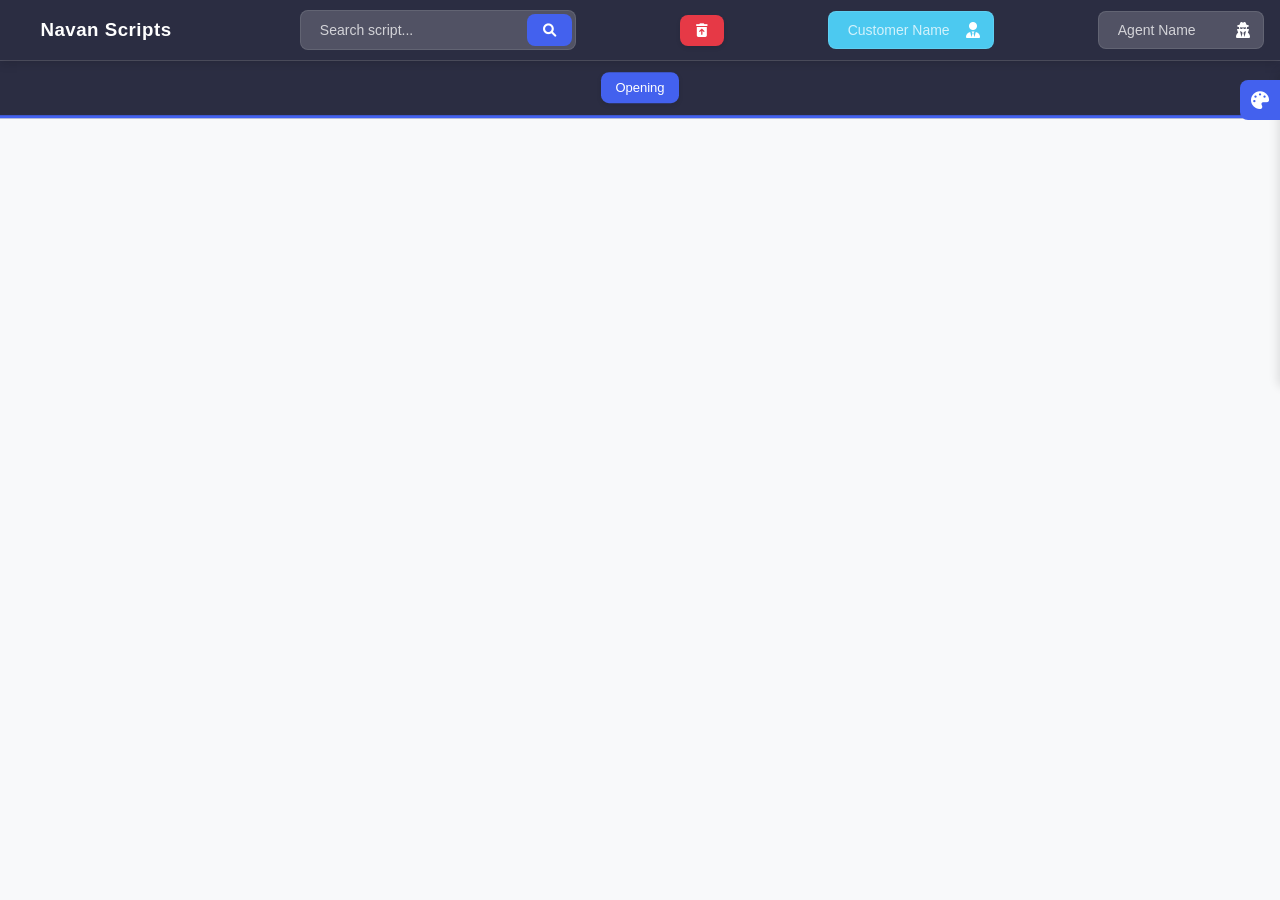
==== index.html @ 44c83274 "Add files via upload" ====
<!DOCTYPE html>
<html lang="en">
<head>
    <meta charset="UTF-8">
    <meta name="viewport" content="width=device-width, initial-scale=1.0">
    <link rel="stylesheet" href="styles.css">
    <link href="https://cdnjs.cloudflare.com/ajax/libs/font-awesome/6.0.0-beta3/css/all.min.css" rel="stylesheet">
    <title>NAVAN Scripts</title>
</head>
<body>
    <div class="app-container">
        <div class="head-banner">
            <div class="head-logo">
                <h3>Navan Scripts</h3>
            </div>
            <div class="searchbar-group">
                <input type="text" id="search-input" placeholder="Search script...">
                <button id="search-action">
                    <i class="fa-solid fa-magnifying-glass"></i>
                </button>
            </div>
            <div class="script-canvas-reset">
                <button class="global-script-reset">
                    <i class="fa-solid fa-trash-can-arrow-up"></i>
                </button>
            </div>
            <div class="customer-input">
                <input type="text" id="customer" placeholder="Customer Name">
                <i class="fa-solid fa-user-tie"></i>
            </div>
            <div class="agent-user-input">
                <input type="text" id="user" placeholder="Agent Name">
                <i class="fa-solid fa-user-secret"></i>
            </div>
        </div>
        <main class="app-body">
            <div class="main-page">
                <!--Script Page-->
                <div class="sub-page active" id="script-page">
                    <div class="script-nav-container">
                        <button id="opening-nav" class="nav-btn active">Opening</button>
                    </div>
                    <div class="script-canvas"></div>
                </div>
            </div>
        </main>
    </div>
    <script src="script.js" defer></script>
    <script src="copy-function.js" defer></script>
    <script src="sync-inputs.js" defer></script>
    <script src="theme-manager.js" defer></script>
</body>
</html>
---- styles.css ----
:root {
    /* Base colors - will be overridden by theme manager */
    --primary-color: #4361ee;
    --secondary-color: #2b2d42;
    --background-color: #f8f9fa;
    --text-color: #2d3748;
    --accent-color: #4cc9f0;
    --success-color: #2cb67d;
    --warning-color: #ff9e00;
    --danger-color: #e63946;
    --white: #ffffff;
    --light-gray: #edf2f7;
    
    /* UI Constants - independent of theme */
    --shadow: 0 3px 10px rgba(0, 0, 0, 0.15);
    --transition: all 0.25s ease;
    --border-radius: 8px;
    
    /* Component-specific theming variables */
    --header-height: 60px;
    --input-bg: rgba(255, 255, 255, 0.18);
    --input-bg-focus: rgba(255, 255, 255, 0.28);
    --input-text: var(--white);
    --input-placeholder: rgba(255, 255, 255, 0.75);
    --search-button-hover: #3355dd;
    --button-hover-transform: scale(1.05);
    --card-hover-transform: translateY(-3px);
}
  
/* Dark mode specific overrides - handled by ThemeManager */
body[data-theme="dark"] {
    --input-bg: rgba(0, 0, 0, 0.3);
    --input-bg-focus: rgba(0, 0, 0, 0.4);
    --input-placeholder: rgba(255, 255, 255, 0.6);
    --shadow: 0 3px 12px rgba(0, 0, 0, 0.3);
}

/* Default module styling when no specific theme is defined */
body[data-theme="light"] .script-module .card-module {
    background-color: #f9fafb;
}

body[data-theme="dark"] .script-module .card-module {
    background-color: #2d3748;
}
  
* {
    margin: 0;
    padding: 0;
    box-sizing: border-box;
}
  
body {
    font-family: 'Inter', -apple-system, BlinkMacSystemFont, 'Segoe UI', sans-serif;
    background: var(--background-color);
    line-height: 1.6;
    color: var(--text-color);
    overflow-y: scroll;
    transition: background-color 0.3s ease, color 0.3s ease;
}
  
.app-container {
    min-height: 100vh;
    max-width: 100vw;
    margin: 0 auto;
}
  
/* Header Banner */
.head-banner {
    display: flex;
    justify-content: space-between;
    left: 0;
    padding: 0 16px;
    align-items: center;
    background: var(--secondary-color);
    height: var(--header-height);
    color: var(--white);
    position: sticky;
    top: 0;
    z-index: 101;
    box-shadow: var(--shadow);
    transition: background-color 0.3s ease;
}
  
.head-logo {
    display: flex;
    flex-direction: column;
    align-items: center;
    width: 180px;
}

.head-logo h3 {
    font-weight: 600;
    letter-spacing: 0.5px;
}
  
.head-logo img {
    max-height: 40px;
    width: auto;
}
  
/* Theme controls in header */
.theme-controls {
    display: flex;
    align-items: center;
    gap: 8px;
}
  
.mode-toggle-btn {
    background: transparent;
    border: none;
    color: var(--white);
    cursor: pointer;
    font-size: 16px;
    width: 36px;
    height: 36px;
    border-radius: 50%;
    display: flex;
    align-items: center;
    justify-content: center;
    transition: var(--transition);
}
  
.mode-toggle-btn:hover {
    background: rgba(255, 255, 255, 0.15);
}
  
/* Search Bar */
.searchbar-group {
    display: flex;
    gap: 0.2rem;
    background: var(--input-bg);
    padding: 0.2rem;
    border-radius: var(--border-radius);
    transition: var(--transition);
    border: 1px solid rgba(255, 255, 255, 0.1);
}
  
.searchbar-group:focus-within {
    background: var(--input-bg-focus);
    border: 1px solid rgba(255, 255, 255, 0.25);
}
  
#search-input {
    background: transparent;
    border: none;
    padding: 0.5rem 1rem;
    border-radius: var(--border-radius);
    color: var(--input-text);
    width: 220px;
    outline: none;
    font-size: 14px;
}
  
#search-input::placeholder {
    color: var(--input-placeholder);
}
  
#search-action {
    background: var(--primary-color);
    border: none;
    color: var(--white);
    cursor: pointer;
    padding: 0.5rem 1rem;
    border-radius: var(--border-radius);
    transition: var(--transition);
}
  
#search-action:hover {
    background: var(--search-button-hover);
    transform: var(--button-hover-transform);
}
  
/* Canvas Reset Button */
.script-canvas-reset button {
    background: var(--danger-color);
    border: none;
    border-radius: var(--border-radius);
    padding: 0.5rem 1rem;
    transition: var(--transition);
    box-shadow: 0 2px 4px rgba(0, 0, 0, 0.1);
    color: var(--white);
}
   
.script-canvas-reset button:hover {
    background: #d32f2f;
    transform: var(--button-hover-transform);
}
  
/* Input Groups */
.agent-user-input,
.customer-input {
    display: flex;
    align-items: center;
    gap: 0.3rem;
    padding: 0.25rem 0.8rem;
    border-radius: var(--border-radius);
    transition: var(--transition);
    border: 1px solid rgba(255, 255, 255, 0.1);
}
  
.agent-user-input {
    background: var(--input-bg);
}
  
.customer-input {
    background: var(--accent-color);
}
  
.agent-user-input:focus-within,
.customer-input:focus-within {
    box-shadow: 0 0 0 2px rgba(255, 255, 255, 0.3);
    border: 1px solid rgba(255, 255, 255, 0.25);
}
  
#customer,
#user {
    background: transparent;
    border: none;
    color: var(--input-text);
    padding: 0.4rem;
    outline: none;
    width: 120px;
    font-size: 14px;
}
  
#user::placeholder,
#customer::placeholder {
    color: var(--input-placeholder);
}
  
/* App Body */
.app-body {
    display: flex;
    transition: background-color 0.3s ease;
}
  
.main-page {
    flex: 1;
    background: var(--background-color);
    transition: background-color 0.3s ease;
}
  
.sub-page {
    display: none;
}
  
.sub-page.active {
    display: block;
}
  
/* Script Navigation */
.script-nav-container {
    justify-content: space-evenly;
    padding: 10px 12px;
    display: flex;
    gap: 0.3rem;
    margin-bottom: 1rem;
    background: var(--secondary-color);
    border-bottom: 3px solid var(--primary-color);
    top: 60.2px;
    position: sticky;
    flex-wrap: wrap;
    z-index: 100;
    flex: 1;
    transition: background-color 0.3s ease, border-color 0.3s ease;
}
  
.script-nav-container button {
    font-size: 13px;
    padding: 8px 14px;
    margin: 2px;
    border: none;
    border-radius: var(--border-radius);
    background: var(--light-gray);
    color: var(--text-color);
    cursor: pointer;
    transition: var(--transition);
    font-weight: 500;
}
  
.script-nav-container button.active {
    background: var(--primary-color);
    color: var(--white);
    box-shadow: 0 2px 5px rgba(0, 0, 0, 0.1);
}
  
.script-nav-container button:hover:not(.active) {
    background: var(--accent-color);
    color: var(--white);
    transform: translateY(-2px);
}
  
/* Script Canvas */
.script-canvas {
    background: transparent;
    padding: 15px;
    transition: background-color 0.3s ease;
}
  
.script-module {
    display: none;
    transition: background-color 0.3s ease;
    gap: 5px;
}
  
.script-module.active {
    display: grid;
    grid-template-columns: 1fr 3fr;
    padding: 8px;
    margin: 12px 0;
    border-radius: var(--border-radius);
    animation: fadeIn 0.3s ease;
}
  
@keyframes fadeIn {
    from { opacity: 0; transform: translateY(8px); }
    to { opacity: 1; transform: translateY(0); }
}
  
.script-title {
    display: none;
}
  
.script-title.active {
    grid-column: 1;
    display: flex;
    flex-direction: column;
    border: 1px solid rgba(255, 255, 255, 0.1);
    border-radius: var(--border-radius) 0 0 var(--border-radius);
    background: var(--primary-color);
    padding: 18px;
    text-align: center;
    justify-content: space-around;
    color: var(--white);
    font-size: 15px;
    transition: background-color 0.3s ease, border-color 0.3s ease;
    box-shadow: var(--shadow);
}
  
.script-title p {
    font-size: 13px;
    font-weight: 500;
    font-style: italic;
    padding-top: 8px;
    color: rgba(255, 255, 255, 0.9);
}
  
.script-card-sub {
    display: none;
}
  
.script-card-sub.active {
    grid-column: 2;
    display: flex;
    flex-direction: column;
    background: transparent;
}
  
.card-module {
    border-radius: 0 var(--border-radius) var(--border-radius) 0;
    flex-grow: 1;
    text-align: left;
    gap: 2px;
    border: 1px solid var(--light-gray);
    background: var(--white);
    padding: 18px;
    font-size: 14px;
    line-height: 1.5;
    font-weight: 400;
    color: var(--text-color);
    align-content: center;
    box-shadow: var(--shadow);
    transition: var(--transition);
    position: relative;
}
  
.card-module:hover {
    transform: translateX(5px);
    box-shadow: 0 5px 15px rgba(0, 0, 0, 0.1);
}
  
/* Editable fields styling */
.manual-edit {
    position: relative;
    padding: 2px 6px;
    border-radius: 4px;
    background: rgba(58, 134, 255, 0.1);
    transition: var(--transition);
    cursor: text;
    min-width: 60px;
    display: inline-block;
}
  
body[data-theme="dark"] .manual-edit {
    background: rgba(58, 134, 255, 0.2);
}
  
.manual-edit:hover {
    background: rgba(58, 134, 255, 0.2);
}
  
body[data-theme="dark"] .manual-edit:hover {
    background: rgba(58, 134, 255, 0.3);
}
  
.manual-edit.editing {
    background: white;
    outline: 2px solid var(--primary-color);
    box-shadow: 0 2px 8px rgba(58, 134, 255, 0.2);
}
  
body[data-theme="dark"] .manual-edit.editing {
    background: #333;
    color: white;
}
  
/* Module reset button */
.module-reset-button {
    position: absolute;
    top: 8px;
    right: 10px;
    background: var(--danger-color);
    color: white;
    border: none;
    border-radius: var(--border-radius);
    padding: 4px 8px;
    font-size: 12px;
    cursor: pointer;
    transition: var(--transition);
    opacity: 0.8;
}
  
.module-reset-button:hover {
    background: #e63946;
    opacity: 1;
    transform: scale(1.05);
}
  
/* Copy tooltip */
.copy-tooltip {
    position: absolute;
    background: var(--primary-color);
    color: white;
    padding: 6px 12px;
    border-radius: 6px;
    font-size: 12px;
    font-weight: 500;
    pointer-events: none;
    opacity: 0;
    transform: translateY(10px);
    transition: all 0.2s cubic-bezier(0.4, 0, 0.2, 1);
    z-index: 9999;
    box-shadow: 0 4px 12px rgba(0,0,0,0.15);
    white-space: nowrap;
    display: none;
}
  
.copy-tooltip.error {
    background: var(--danger-color);
}
  
.copy-tooltip.show {
    opacity: 1;
    transform: translateY(0);
    display: block;
}
  
/* Timestamp banner styles */
.timestamp-banner {
    position: absolute;
    top: 0;
    left: 0;
    padding: 2px 5px;
    font-size: 8px;
    font-weight: bold;
    color: white;
    border-radius: 3px 0 3px 0;
    box-shadow: 1px 1px 3px rgba(0,0,0,0.3);
    animation: blink-animation 1s infinite alternate;
    z-index: 10;
}
    
.new-banner {
    background-color: var(--success-color);
}
    
.updated-banner {
    background-color: var(--primary-color);
}
  
.nav-badge {
    position: absolute;
    top: -5px;
    right: -5px;
    background-color: var(--success-color);
    color: white;
    border-radius: 50%;
    width: 16px;
    height: 16px;
    font-size: 10px;
    font-weight: bold;
    display: flex;
    align-items: center;
    justify-content: center;
    animation: pulse-animation 1.5s infinite;
}
  
.nav-btn {
    position: relative;
}

/* Animations */
@keyframes blink-animation {
    0% { opacity: 0.7; }
    100% { opacity: 1; }
}

@keyframes pulse-animation {
    0% { transform: scale(1); }
    50% { transform: scale(1.1); }
    100% { transform: scale(1); }
}

/* Theme panel styles - from ThemeManager.createPanelStyles() */
.theme-panel {
    position: fixed;
    right: -250px;
    top: 70px;
    width: 250px;
    background: var(--white);
    border-radius: 8px 0 0 8px;
    box-shadow: -3px 0 10px rgba(0, 0, 0, 0.1);
    z-index: 1000;
    transition: right 0.3s ease;
}

.theme-panel.open {
    right: 0;
}

.theme-panel-toggle {
    position: absolute;
    left: -40px;
    top: 10px;
    width: 40px;
    height: 40px;
    background: var(--primary-color);
    color: white;
    border: none;
    border-radius: 8px 0 0 8px;
    cursor: pointer;
    display: flex;
    align-items: center;
    justify-content: center;
    font-size: 18px;
}

.theme-panel-content {
    padding: 15px;
    color: var(--text-color);
}

.panel-section {
    margin-bottom: 20px;
}

.panel-section h3 {
    margin-bottom: 10px;
    font-size: 14px;
    font-weight: 600;
}

.mode-toggle {
    background: var(--secondary-color);
    color: white;
    border: none;
    border-radius: 6px;
    padding: 8px 15px;
    width: 100%;
    text-align: center;
    cursor: pointer;
    font-size: 13px;
    transition: background 0.2s;
}

.mode-toggle:hover {
    background: var(--primary-color);
}

.theme-selector {
    display: flex;
    flex-direction: column;
    gap: 8px;
}

.theme-option {
    display: flex;
    align-items: center;
    padding: 8px 12px;
    background: var(--light-gray);
    border: none;
    border-radius: 6px;
    cursor: pointer;
    font-size: 13px;
    color: var(--text-color);
    transition: all 0.2s;
    text-align: left;
}

.theme-option:hover {
    background: var(--primary-color);
    color: white;
}

.theme-option.active {
    background: var(--primary-color);
    color: white;
    font-weight: 600;
}

.color-preview {
    display: inline-block;
    width: 16px;
    height: 16px;
    border-radius: 50%;
    margin-right: 8px;
    border: 2px solid white;
}

/* Theme panel responsive styles */
@media (max-width: 768px) {
    .theme-panel {
        top: unset;
        bottom: -250px;
        right: 0;
        left: 0;
        width: 100%;
        height: 200px;
        border-radius: 8px 8px 0 0;
        transition: bottom 0.3s ease;
    }
    
    .theme-panel.open {
        bottom: 0;
        right: 0;
    }
    
    .theme-panel-toggle {
        top: -40px;
        left: 10px;
        border-radius: 8px 8px 0 0;
    }
    
    .theme-selector {
        flex-direction: row;
        flex-wrap: wrap;
        justify-content: space-between;
    }
    
    .theme-option {
        width: 48%;
    }
}
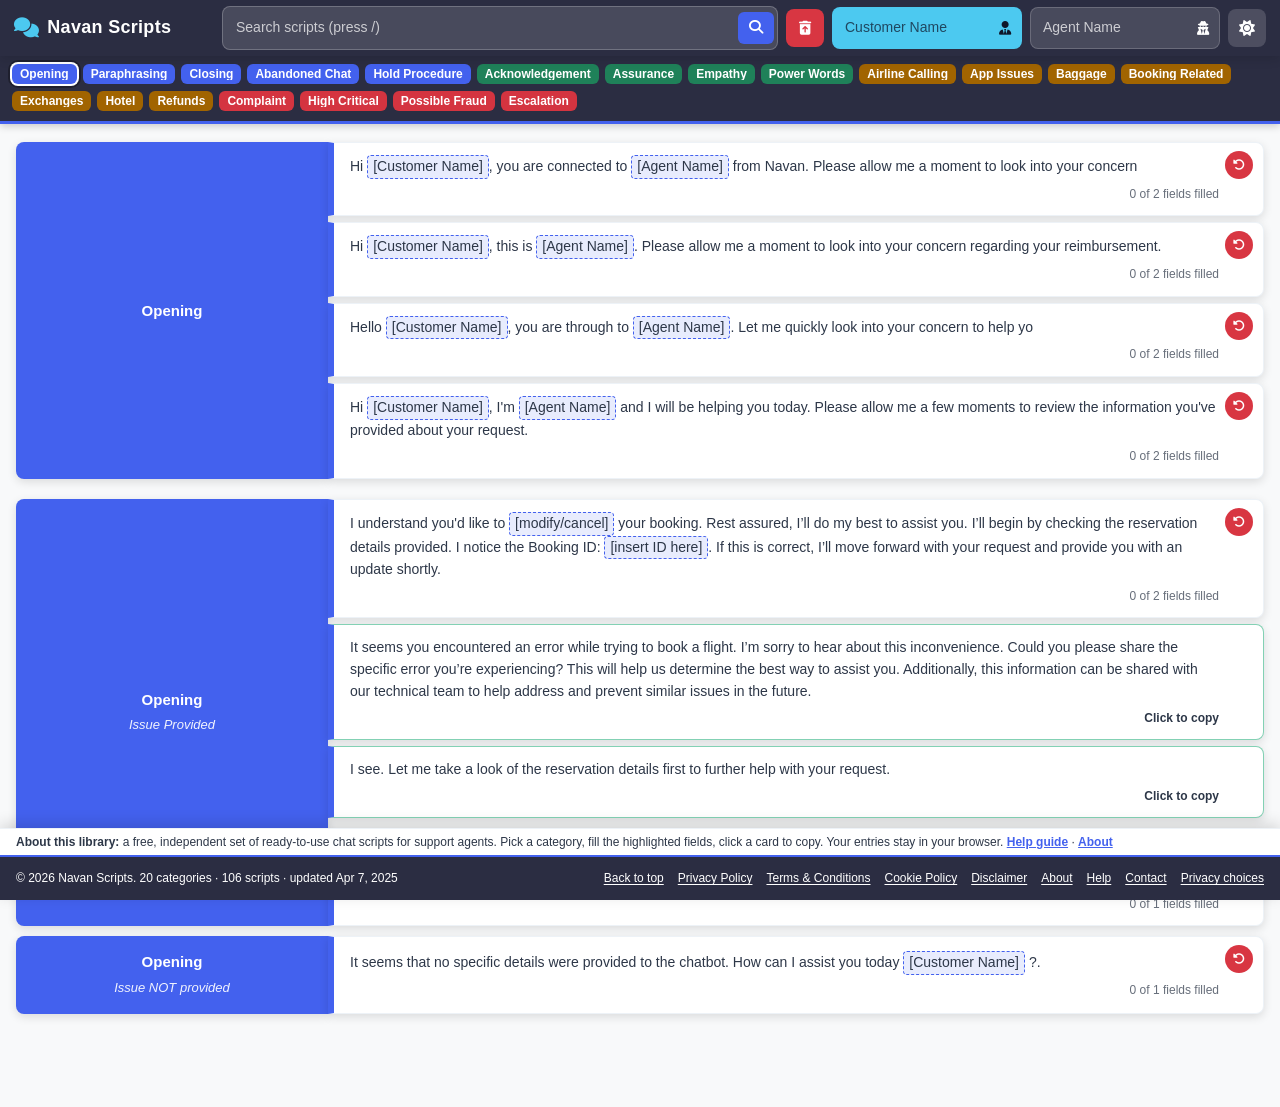
==== commit 93c9de23: "Add files via upload" ====
--- a/index.html
+++ b/index.html
@@ -1,53 +1,123 @@
-<!DOCTYPE html>
-<html lang="en">
-<head>
-    <meta charset="UTF-8">
-    <meta name="viewport" content="width=device-width, initial-scale=1.0">
-    <link rel="stylesheet" href="styles.css">
-    <link href="https://cdnjs.cloudflare.com/ajax/libs/font-awesome/6.0.0-beta3/css/all.min.css" rel="stylesheet">
-    <title>NAVAN Scripts</title>
-</head>
-<body>
-    <div class="app-container">
-        <div class="head-banner">
-            <div class="head-logo">
-                <h3>Navan Scripts</h3>
-            </div>
-            <div class="searchbar-group">
-                <input type="text" id="search-input" placeholder="Search script...">
-                <button id="search-action">
-                    <i class="fa-solid fa-magnifying-glass"></i>
-                </button>
-            </div>
-            <div class="script-canvas-reset">
-                <button class="global-script-reset">
-                    <i class="fa-solid fa-trash-can-arrow-up"></i>
-                </button>
-            </div>
-            <div class="customer-input">
-                <input type="text" id="customer" placeholder="Customer Name">
-                <i class="fa-solid fa-user-tie"></i>
-            </div>
-            <div class="agent-user-input">
-                <input type="text" id="user" placeholder="Agent Name">
-                <i class="fa-solid fa-user-secret"></i>
-            </div>
-        </div>
-        <main class="app-body">
-            <div class="main-page">
-                <!--Script Page-->
-                <div class="sub-page active" id="script-page">
-                    <div class="script-nav-container">
-                        <button id="opening-nav" class="nav-btn active">Opening</button>
-                    </div>
-                    <div class="script-canvas"></div>
-                </div>
-            </div>
-        </main>
-    </div>
-    <script src="script.js" defer></script>
-    <script src="copy-function.js" defer></script>
-    <script src="sync-inputs.js" defer></script>
-    <script src="theme-manager.js" defer></script>
-</body>
-</html>+<!DOCTYPE html>
+<html lang="en">
+<head>
+    <meta charset="UTF-8">
+    <meta name="viewport" content="width=device-width, initial-scale=1.0, viewport-fit=cover, interactive-widget=resizes-content">
+
+    <!-- Google tag (gtag.js) -->
+    <script async src="https://www.googletagmanager.com/gtag/js?id=G-EEHXSE9PG0"></script>
+    <script>
+      window.dataLayer = window.dataLayer || [];
+      function gtag(){dataLayer.push(arguments);}
+      gtag('js', new Date());
+
+      gtag('config', 'G-EEHXSE9PG0');
+    </script>
+
+    <title>Navan Scripts | Searchable chat and voice response scripts for support agents</title>
+    <meta name="description" content="Navan Scripts is a searchable library of ready-to-use chat response scripts for customer support agents: openings, empathy, holds, baggage, refunds, exchanges, fraud and escalation. Click a script to copy it.">
+    <meta name="robots" content="index, follow, max-image-preview:large">
+    <meta name="theme-color" content="#2b2d42">
+    <link rel="canonical" href="https://webtoolscript.pages.dev/">
+    <link rel="icon" href="favicon.svg" type="image/svg+xml">
+    <meta property="og:type" content="website">
+    <meta property="og:site_name" content="Navan Scripts">
+    <meta property="og:title" content="Navan Scripts | Searchable response scripts for support agents">
+    <meta property="og:description" content="Search, personalise and copy ready-to-use support scripts in one click.">
+    <meta property="og:url" content="https://webtoolscript.pages.dev/">
+    <meta name="twitter:card" content="summary">
+    <meta name="google-adsense-account" content="ca-pub-6978764838614552">
+
+    <link rel="stylesheet" href="styles.css">
+    <link rel="stylesheet" href="theme.css">
+    <link href="https://cdnjs.cloudflare.com/ajax/libs/font-awesome/6.5.2/css/all.min.css" rel="stylesheet">
+    <script src="config.js"></script>
+    <script src="theme-manager.js"></script><!-- applies the saved theme before first paint -->
+    <!-- AdSense library (units are placed by ads.js; configure slots in config.js) -->
+    <script async src="https://pagead2.googlesyndication.com/pagead/js/adsbygoogle.js?client=ca-pub-6978764838614552" crossorigin="anonymous"></script>
+</head>
+<body>
+    <a class="skip-link" href="#main-content">Skip to content</a>
+    <noscript><p style="padding:16px">Navan Scripts needs JavaScript to show the script library.</p></noscript>
+    <div class="app-container" id="top">
+        <!-- Top: header + category rail stay in view while the page scrolls -->
+        <div class="top-stack" id="top-stack">
+            <header class="head-banner">
+                <a class="head-logo" href="./" aria-label="Navan Scripts home"><i class="fa-solid fa-comments" aria-hidden="true"></i><span>Navan Scripts</span></a>
+                <div class="searchbar-group" role="search">
+                    <input type="search" id="search-input" placeholder="Search scripts (press /)" aria-label="Search scripts" autocomplete="off">
+                    <button type="button" id="search-clear" class="search-clear-btn" aria-label="Clear search" hidden><i class="fa-solid fa-xmark" aria-hidden="true"></i></button>
+                    <button type="button" id="search-action" aria-label="Search"><i class="fa-solid fa-magnifying-glass" aria-hidden="true"></i></button>
+                </div>
+                <div class="script-canvas-reset">
+                    <button type="button" class="global-script-reset" aria-label="Reset all fields" title="Reset all fields"><i class="fa-solid fa-trash-can-arrow-up" aria-hidden="true"></i></button>
+                </div>
+                <div class="customer-input">
+                    <input type="text" id="customer" placeholder="Customer Name" aria-label="Customer name" autocomplete="off">
+                    <i class="fa-solid fa-user-tie" aria-hidden="true"></i>
+                </div>
+                <div class="agent-user-input">
+                    <input type="text" id="user" placeholder="Agent Name" aria-label="Agent name" autocomplete="nickname">
+                    <i class="fa-solid fa-user-secret" aria-hidden="true"></i>
+                </div>
+                <div class="theme-wrap">
+                    <button type="button" id="theme-toggle" class="theme-toggle" aria-haspopup="dialog" aria-expanded="false" aria-controls="theme-panel" aria-label="Theme settings"><i class="fa-solid fa-circle-half-stroke" aria-hidden="true"></i></button>
+                    <div id="theme-panel" class="theme-panel" role="dialog" aria-label="Theme settings" hidden></div>
+                </div>
+            </header>
+            <div class="script-nav-container" aria-label="Script categories">
+                <div class="skeleton skeleton-tabs" aria-hidden="true"><span></span><span></span><span></span><span></span><span></span><span></span><span></span><span></span><span></span><span></span><span></span><span></span></div>
+            </div>
+        </div>
+
+        <!-- The page itself scrolls (no inner scroll box): wheel, touch, keyboard and Back to top all work natively -->
+        <main class="main-page" id="main-content" tabindex="-1">
+            <h1 class="sr-only">Navan Scripts: searchable response scripts for customer support agents</h1>
+            <div class="search-count" id="search-count"></div>
+            <div class="script-canvas" aria-busy="true">
+                <div class="skeleton" aria-hidden="true"><div class="sk-row"><div class="sk-title"></div><div class="sk-stack"><div class="sk-card"></div><div class="sk-card"></div></div></div><div class="sk-row"><div class="sk-title"></div><div class="sk-stack"><div class="sk-card"></div><div class="sk-card"></div><div class="sk-card"></div></div></div></div>
+            </div>
+            <div class="no-search-results" id="no-results"><i class="fa-solid fa-magnifying-glass" aria-hidden="true"></i><p>No matching scripts found</p></div>
+            <div class="load-error" id="load-error" role="alert"><i class="fa-solid fa-triangle-exclamation" aria-hidden="true"></i><p>The scripts could not be loaded. Check your connection and try again.</p><button type="button" id="load-retry">Try again</button></div>
+        </main>
+
+        <!-- Bottom: About strip + footer are fixed, so they are always visible -->
+        <div class="bottom-bar" id="bottom-bar">
+            <section class="site-intro" aria-label="About this script library">
+                <p><strong>About this library:</strong>
+                    <span class="long">a free, independent set of ready-to-use chat scripts for support agents. Pick a category, fill the highlighted fields, click a card to copy. Your entries stay in your browser.</span>
+                    <span class="short">free chat scripts for support agents. Tap a card to copy; entries stay in your browser.</span>
+                    <a href="help.html" target="_blank" rel="noopener">Help guide</a> &middot; <a href="about.html" target="_blank" rel="noopener">About</a></p>
+            </section>
+            <footer class="site-footer">
+                <div class="footer-bottom">
+                    <div class="copyright">&copy; <span id="year">2026</span> Navan Scripts. <span id="footer-meta"></span></div>
+                    <div class="footer-actions">
+                        <a href="#top" class="to-top">Back to top</a>
+                        <button type="button" class="legal-toggle" aria-expanded="false" aria-controls="legal-links">Legal</button>
+                        <nav class="legal-links" id="legal-links" aria-label="Legal and site information">
+                            <a href="privacy-policy.html" target="_blank" rel="noopener">Privacy Policy</a>
+                            <a href="terms-conditions.html" target="_blank" rel="noopener">Terms &amp; Conditions</a>
+                            <a href="cookie-policy.html" target="_blank" rel="noopener">Cookie Policy</a>
+                            <a href="adsense-disclaimer.html" target="_blank" rel="noopener">Disclaimer</a>
+                            <a href="about.html" target="_blank" rel="noopener">About</a>
+                            <a href="help.html" target="_blank" rel="noopener">Help</a>
+                            <a href="contact.html" target="_blank" rel="noopener">Contact</a>
+                            <a href="cookie-policy.html#choices" id="privacy-choices" target="_blank" rel="noopener">Privacy choices</a>
+                        </nav>
+                    </div>
+                </div>
+            </footer>
+        </div>
+        <div id="live" class="sr-only" role="status" aria-live="polite"></div>
+    </div>
+
+    <script src="analytics.js" defer></script>
+    <script src="script.js" defer></script>
+    <script src="copy-function.js" defer></script>
+    <script src="sync-inputs.js" defer></script>
+    <script src="tabs.js" defer></script>
+    <script src="ads.js" defer></script>
+    <script src="session.js" defer></script><!-- version check every 10 min + input snapshot/restore -->
+</body>
+</html>
--- a/styles.css
+++ b/styles.css
@@ -1,664 +1,226 @@
-:root {
-    /* Base colors - will be overridden by theme manager */
-    --primary-color: #4361ee;
-    --secondary-color: #2b2d42;
-    --background-color: #f8f9fa;
-    --text-color: #2d3748;
-    --accent-color: #4cc9f0;
-    --success-color: #2cb67d;
-    --warning-color: #ff9e00;
-    --danger-color: #e63946;
-    --white: #ffffff;
-    --light-gray: #edf2f7;
-    
-    /* UI Constants - independent of theme */
-    --shadow: 0 3px 10px rgba(0, 0, 0, 0.15);
-    --transition: all 0.25s ease;
-    --border-radius: 8px;
-    
-    /* Component-specific theming variables */
-    --header-height: 60px;
-    --input-bg: rgba(255, 255, 255, 0.18);
-    --input-bg-focus: rgba(255, 255, 255, 0.28);
-    --input-text: var(--white);
-    --input-placeholder: rgba(255, 255, 255, 0.75);
-    --search-button-hover: #3355dd;
-    --button-hover-transform: scale(1.05);
-    --card-hover-transform: translateY(-3px);
-}
-  
-/* Dark mode specific overrides - handled by ThemeManager */
-body[data-theme="dark"] {
-    --input-bg: rgba(0, 0, 0, 0.3);
-    --input-bg-focus: rgba(0, 0, 0, 0.4);
-    --input-placeholder: rgba(255, 255, 255, 0.6);
-    --shadow: 0 3px 12px rgba(0, 0, 0, 0.3);
-}
-
-/* Default module styling when no specific theme is defined */
-body[data-theme="light"] .script-module .card-module {
-    background-color: #f9fafb;
-}
-
-body[data-theme="dark"] .script-module .card-module {
-    background-color: #2d3748;
-}
-  
-* {
-    margin: 0;
-    padding: 0;
-    box-sizing: border-box;
-}
-  
-body {
-    font-family: 'Inter', -apple-system, BlinkMacSystemFont, 'Segoe UI', sans-serif;
-    background: var(--background-color);
-    line-height: 1.6;
-    color: var(--text-color);
-    overflow-y: scroll;
-    transition: background-color 0.3s ease, color 0.3s ease;
-}
-  
-.app-container {
-    min-height: 100vh;
-    max-width: 100vw;
-    margin: 0 auto;
-}
-  
-/* Header Banner */
-.head-banner {
-    display: flex;
-    justify-content: space-between;
-    left: 0;
-    padding: 0 16px;
-    align-items: center;
-    background: var(--secondary-color);
-    height: var(--header-height);
-    color: var(--white);
-    position: sticky;
-    top: 0;
-    z-index: 101;
-    box-shadow: var(--shadow);
-    transition: background-color 0.3s ease;
-}
-  
-.head-logo {
-    display: flex;
-    flex-direction: column;
-    align-items: center;
-    width: 180px;
-}
-
-.head-logo h3 {
-    font-weight: 600;
-    letter-spacing: 0.5px;
-}
-  
-.head-logo img {
-    max-height: 40px;
-    width: auto;
-}
-  
-/* Theme controls in header */
-.theme-controls {
-    display: flex;
-    align-items: center;
-    gap: 8px;
-}
-  
-.mode-toggle-btn {
-    background: transparent;
-    border: none;
-    color: var(--white);
-    cursor: pointer;
-    font-size: 16px;
-    width: 36px;
-    height: 36px;
-    border-radius: 50%;
-    display: flex;
-    align-items: center;
-    justify-content: center;
-    transition: var(--transition);
-}
-  
-.mode-toggle-btn:hover {
-    background: rgba(255, 255, 255, 0.15);
-}
-  
-/* Search Bar */
-.searchbar-group {
-    display: flex;
-    gap: 0.2rem;
-    background: var(--input-bg);
-    padding: 0.2rem;
-    border-radius: var(--border-radius);
-    transition: var(--transition);
-    border: 1px solid rgba(255, 255, 255, 0.1);
-}
-  
-.searchbar-group:focus-within {
-    background: var(--input-bg-focus);
-    border: 1px solid rgba(255, 255, 255, 0.25);
-}
-  
-#search-input {
-    background: transparent;
-    border: none;
-    padding: 0.5rem 1rem;
-    border-radius: var(--border-radius);
-    color: var(--input-text);
-    width: 220px;
-    outline: none;
-    font-size: 14px;
-}
-  
-#search-input::placeholder {
-    color: var(--input-placeholder);
-}
-  
-#search-action {
-    background: var(--primary-color);
-    border: none;
-    color: var(--white);
-    cursor: pointer;
-    padding: 0.5rem 1rem;
-    border-radius: var(--border-radius);
-    transition: var(--transition);
-}
-  
-#search-action:hover {
-    background: var(--search-button-hover);
-    transform: var(--button-hover-transform);
-}
-  
-/* Canvas Reset Button */
-.script-canvas-reset button {
-    background: var(--danger-color);
-    border: none;
-    border-radius: var(--border-radius);
-    padding: 0.5rem 1rem;
-    transition: var(--transition);
-    box-shadow: 0 2px 4px rgba(0, 0, 0, 0.1);
-    color: var(--white);
-}
-   
-.script-canvas-reset button:hover {
-    background: #d32f2f;
-    transform: var(--button-hover-transform);
-}
-  
-/* Input Groups */
-.agent-user-input,
-.customer-input {
-    display: flex;
-    align-items: center;
-    gap: 0.3rem;
-    padding: 0.25rem 0.8rem;
-    border-radius: var(--border-radius);
-    transition: var(--transition);
-    border: 1px solid rgba(255, 255, 255, 0.1);
-}
-  
-.agent-user-input {
-    background: var(--input-bg);
-}
-  
-.customer-input {
-    background: var(--accent-color);
-}
-  
-.agent-user-input:focus-within,
-.customer-input:focus-within {
-    box-shadow: 0 0 0 2px rgba(255, 255, 255, 0.3);
-    border: 1px solid rgba(255, 255, 255, 0.25);
-}
-  
-#customer,
-#user {
-    background: transparent;
-    border: none;
-    color: var(--input-text);
-    padding: 0.4rem;
-    outline: none;
-    width: 120px;
-    font-size: 14px;
-}
-  
-#user::placeholder,
-#customer::placeholder {
-    color: var(--input-placeholder);
-}
-  
-/* App Body */
-.app-body {
-    display: flex;
-    transition: background-color 0.3s ease;
-}
-  
-.main-page {
-    flex: 1;
-    background: var(--background-color);
-    transition: background-color 0.3s ease;
-}
-  
-.sub-page {
-    display: none;
-}
-  
-.sub-page.active {
-    display: block;
-}
-  
-/* Script Navigation */
-.script-nav-container {
-    justify-content: space-evenly;
-    padding: 10px 12px;
-    display: flex;
-    gap: 0.3rem;
-    margin-bottom: 1rem;
-    background: var(--secondary-color);
-    border-bottom: 3px solid var(--primary-color);
-    top: 60.2px;
-    position: sticky;
-    flex-wrap: wrap;
-    z-index: 100;
-    flex: 1;
-    transition: background-color 0.3s ease, border-color 0.3s ease;
-}
-  
-.script-nav-container button {
-    font-size: 13px;
-    padding: 8px 14px;
-    margin: 2px;
-    border: none;
-    border-radius: var(--border-radius);
-    background: var(--light-gray);
-    color: var(--text-color);
-    cursor: pointer;
-    transition: var(--transition);
-    font-weight: 500;
-}
-  
-.script-nav-container button.active {
-    background: var(--primary-color);
-    color: var(--white);
-    box-shadow: 0 2px 5px rgba(0, 0, 0, 0.1);
-}
-  
-.script-nav-container button:hover:not(.active) {
-    background: var(--accent-color);
-    color: var(--white);
-    transform: translateY(-2px);
-}
-  
-/* Script Canvas */
-.script-canvas {
-    background: transparent;
-    padding: 15px;
-    transition: background-color 0.3s ease;
-}
-  
-.script-module {
-    display: none;
-    transition: background-color 0.3s ease;
-    gap: 5px;
-}
-  
-.script-module.active {
-    display: grid;
-    grid-template-columns: 1fr 3fr;
-    padding: 8px;
-    margin: 12px 0;
-    border-radius: var(--border-radius);
-    animation: fadeIn 0.3s ease;
-}
-  
-@keyframes fadeIn {
-    from { opacity: 0; transform: translateY(8px); }
-    to { opacity: 1; transform: translateY(0); }
-}
-  
-.script-title {
-    display: none;
-}
-  
-.script-title.active {
-    grid-column: 1;
-    display: flex;
-    flex-direction: column;
-    border: 1px solid rgba(255, 255, 255, 0.1);
-    border-radius: var(--border-radius) 0 0 var(--border-radius);
-    background: var(--primary-color);
-    padding: 18px;
-    text-align: center;
-    justify-content: space-around;
-    color: var(--white);
-    font-size: 15px;
-    transition: background-color 0.3s ease, border-color 0.3s ease;
-    box-shadow: var(--shadow);
-}
-  
-.script-title p {
-    font-size: 13px;
-    font-weight: 500;
-    font-style: italic;
-    padding-top: 8px;
-    color: rgba(255, 255, 255, 0.9);
-}
-  
-.script-card-sub {
-    display: none;
-}
-  
-.script-card-sub.active {
-    grid-column: 2;
-    display: flex;
-    flex-direction: column;
-    background: transparent;
-}
-  
-.card-module {
-    border-radius: 0 var(--border-radius) var(--border-radius) 0;
-    flex-grow: 1;
-    text-align: left;
-    gap: 2px;
-    border: 1px solid var(--light-gray);
-    background: var(--white);
-    padding: 18px;
-    font-size: 14px;
-    line-height: 1.5;
-    font-weight: 400;
-    color: var(--text-color);
-    align-content: center;
-    box-shadow: var(--shadow);
-    transition: var(--transition);
-    position: relative;
-}
-  
-.card-module:hover {
-    transform: translateX(5px);
-    box-shadow: 0 5px 15px rgba(0, 0, 0, 0.1);
-}
-  
-/* Editable fields styling */
-.manual-edit {
-    position: relative;
-    padding: 2px 6px;
-    border-radius: 4px;
-    background: rgba(58, 134, 255, 0.1);
-    transition: var(--transition);
-    cursor: text;
-    min-width: 60px;
-    display: inline-block;
-}
-  
-body[data-theme="dark"] .manual-edit {
-    background: rgba(58, 134, 255, 0.2);
-}
-  
-.manual-edit:hover {
-    background: rgba(58, 134, 255, 0.2);
-}
-  
-body[data-theme="dark"] .manual-edit:hover {
-    background: rgba(58, 134, 255, 0.3);
-}
-  
-.manual-edit.editing {
-    background: white;
-    outline: 2px solid var(--primary-color);
-    box-shadow: 0 2px 8px rgba(58, 134, 255, 0.2);
-}
-  
-body[data-theme="dark"] .manual-edit.editing {
-    background: #333;
-    color: white;
-}
-  
-/* Module reset button */
-.module-reset-button {
-    position: absolute;
-    top: 8px;
-    right: 10px;
-    background: var(--danger-color);
-    color: white;
-    border: none;
-    border-radius: var(--border-radius);
-    padding: 4px 8px;
-    font-size: 12px;
-    cursor: pointer;
-    transition: var(--transition);
-    opacity: 0.8;
-}
-  
-.module-reset-button:hover {
-    background: #e63946;
-    opacity: 1;
-    transform: scale(1.05);
-}
-  
-/* Copy tooltip */
-.copy-tooltip {
-    position: absolute;
-    background: var(--primary-color);
-    color: white;
-    padding: 6px 12px;
-    border-radius: 6px;
-    font-size: 12px;
-    font-weight: 500;
-    pointer-events: none;
-    opacity: 0;
-    transform: translateY(10px);
-    transition: all 0.2s cubic-bezier(0.4, 0, 0.2, 1);
-    z-index: 9999;
-    box-shadow: 0 4px 12px rgba(0,0,0,0.15);
-    white-space: nowrap;
-    display: none;
-}
-  
-.copy-tooltip.error {
-    background: var(--danger-color);
-}
-  
-.copy-tooltip.show {
-    opacity: 1;
-    transform: translateY(0);
-    display: block;
-}
-  
-/* Timestamp banner styles */
-.timestamp-banner {
-    position: absolute;
-    top: 0;
-    left: 0;
-    padding: 2px 5px;
-    font-size: 8px;
-    font-weight: bold;
-    color: white;
-    border-radius: 3px 0 3px 0;
-    box-shadow: 1px 1px 3px rgba(0,0,0,0.3);
-    animation: blink-animation 1s infinite alternate;
-    z-index: 10;
-}
-    
-.new-banner {
-    background-color: var(--success-color);
-}
-    
-.updated-banner {
-    background-color: var(--primary-color);
-}
-  
-.nav-badge {
-    position: absolute;
-    top: -5px;
-    right: -5px;
-    background-color: var(--success-color);
-    color: white;
-    border-radius: 50%;
-    width: 16px;
-    height: 16px;
-    font-size: 10px;
-    font-weight: bold;
-    display: flex;
-    align-items: center;
-    justify-content: center;
-    animation: pulse-animation 1.5s infinite;
-}
-  
-.nav-btn {
-    position: relative;
-}
-
-/* Animations */
-@keyframes blink-animation {
-    0% { opacity: 0.7; }
-    100% { opacity: 1; }
-}
-
-@keyframes pulse-animation {
-    0% { transform: scale(1); }
-    50% { transform: scale(1.1); }
-    100% { transform: scale(1); }
-}
-
-/* Theme panel styles - from ThemeManager.createPanelStyles() */
-.theme-panel {
-    position: fixed;
-    right: -250px;
-    top: 70px;
-    width: 250px;
-    background: var(--white);
-    border-radius: 8px 0 0 8px;
-    box-shadow: -3px 0 10px rgba(0, 0, 0, 0.1);
-    z-index: 1000;
-    transition: right 0.3s ease;
-}
-
-.theme-panel.open {
-    right: 0;
-}
-
-.theme-panel-toggle {
-    position: absolute;
-    left: -40px;
-    top: 10px;
-    width: 40px;
-    height: 40px;
-    background: var(--primary-color);
-    color: white;
-    border: none;
-    border-radius: 8px 0 0 8px;
-    cursor: pointer;
-    display: flex;
-    align-items: center;
-    justify-content: center;
-    font-size: 18px;
-}
-
-.theme-panel-content {
-    padding: 15px;
-    color: var(--text-color);
-}
-
-.panel-section {
-    margin-bottom: 20px;
-}
-
-.panel-section h3 {
-    margin-bottom: 10px;
-    font-size: 14px;
-    font-weight: 600;
-}
-
-.mode-toggle {
-    background: var(--secondary-color);
-    color: white;
-    border: none;
-    border-radius: 6px;
-    padding: 8px 15px;
-    width: 100%;
-    text-align: center;
-    cursor: pointer;
-    font-size: 13px;
-    transition: background 0.2s;
-}
-
-.mode-toggle:hover {
-    background: var(--primary-color);
-}
-
-.theme-selector {
-    display: flex;
-    flex-direction: column;
-    gap: 8px;
-}
-
-.theme-option {
-    display: flex;
-    align-items: center;
-    padding: 8px 12px;
-    background: var(--light-gray);
-    border: none;
-    border-radius: 6px;
-    cursor: pointer;
-    font-size: 13px;
-    color: var(--text-color);
-    transition: all 0.2s;
-    text-align: left;
-}
-
-.theme-option:hover {
-    background: var(--primary-color);
-    color: white;
-}
-
-.theme-option.active {
-    background: var(--primary-color);
-    color: white;
-    font-weight: 600;
-}
-
-.color-preview {
-    display: inline-block;
-    width: 16px;
-    height: 16px;
-    border-radius: 50%;
-    margin-right: 8px;
-    border: 2px solid white;
-}
-
-/* Theme panel responsive styles */
-@media (max-width: 768px) {
-    .theme-panel {
-        top: unset;
-        bottom: -250px;
-        right: 0;
-        left: 0;
-        width: 100%;
-        height: 200px;
-        border-radius: 8px 8px 0 0;
-        transition: bottom 0.3s ease;
-    }
-    
-    .theme-panel.open {
-        bottom: 0;
-        right: 0;
-    }
-    
-    .theme-panel-toggle {
-        top: -40px;
-        left: 10px;
-        border-radius: 8px 8px 0 0;
-    }
-    
-    .theme-selector {
-        flex-direction: row;
-        flex-wrap: wrap;
-        justify-content: space-between;
-    }
-    
-    .theme-option {
-        width: 48%;
-    }
-}+/* Navan Scripts V4. Brand palette = the V3 themes (set by theme-manager.js on <html>); these :root values are the Default-light fallback. */
+:root {
+  --primary-color: #4361ee; --secondary-color: #2b2d42; --background-color: #f8f9fa; --text-color: #2d3748; --accent-color: #4cc9f0;
+  --success-color: #2cb67d; --warning-color: #ff9e00; --danger-color: #e63946; --card-bg: #ffffff; --light-gray: #edf2f7; --white: #ffffff;
+  --on-primary: #ffffff; --on-secondary: #ffffff; --on-accent: #0f172a; --on-danger: #0f172a; --on-success: #0f172a;
+  --manual-bg: rgba(67, 97, 238, .12); --manual-bg-hover: rgba(67, 97, 238, .22); --focus-ring: #4361ee;
+
+  /* Tab-group colours: the brand hues, darkened until white 12px text passes WCAG AA (4.8:1 or better) */
+  --g-flow: #4361ee; --g-rapport: #1f8159; --g-travel: #a16400; --g-risk: #d43440; --g-more: #5348c8;
+  --e-flow: #4361ee; --e-rapport: #1f8159; --e-travel: #a16400; --e-risk: #d43440; --e-more: #5348c8;      /* card edge colours */
+
+  --radius: 8px; --shadow: 0 3px 10px rgba(0, 0, 0, .12); --lift: rgba(0, 0, 0, .18);
+  --fs-body: 14px; --fs-cap: 12px; --foot-h: 40px;
+  color-scheme: light;
+}
+:root[data-theme="dark"] {
+  --e-flow: #8fa2ff; --e-rapport: #4cc795; --e-travel: #f0b24a; --e-risk: #ff8a93; --e-more: #a79df5;
+  --shadow: 0 3px 12px rgba(0, 0, 0, .4); --lift: rgba(0, 0, 0, .5);
+}
+[data-group="flow"] { --g: var(--g-flow); --ge: var(--e-flow); }
+[data-group="rapport"] { --g: var(--g-rapport); --ge: var(--e-rapport); }
+[data-group="travel"] { --g: var(--g-travel); --ge: var(--e-travel); }
+[data-group="risk"] { --g: var(--g-risk); --ge: var(--e-risk); }
+[data-group="more"] { --g: var(--g-more); --ge: var(--e-more); }
+
+*, *::before, *::after { box-sizing: border-box; }
+* { margin: 0; padding: 0; }
+html { max-width: 100%; overflow-x: clip; scroll-padding-top: var(--top-h, 0px); scroll-padding-bottom: calc(var(--bottom-h, 90px) + 8px); }   /* keyboard focus and #anchors never land under the fixed bars */
+body { font-family: 'Inter', -apple-system, BlinkMacSystemFont, 'Segoe UI', Roboto, sans-serif; background: var(--background-color); color: var(--text-color); line-height: 1.55; font-size: var(--fs-body); min-height: 100vh; max-width: 100%; overflow-x: clip; padding-bottom: var(--bottom-h, 90px); }   /* room for the fixed bottom bar */
+button, input, select, textarea { font: inherit; color: inherit; }
+button { cursor: pointer; }
+:focus-visible { outline: 3px solid var(--focus-ring); outline-offset: 2px; }
+.head-banner :focus-visible, .site-footer :focus-visible, .script-nav-container :focus-visible { outline-color: #ffd27a; }
+.sr-only { position: absolute; width: 1px; height: 1px; margin: -1px; padding: 0; overflow: hidden; clip: rect(0, 0, 0, 0); white-space: nowrap; border: 0; }
+.skip-link { position: absolute; left: 8px; top: -48px; z-index: 500; padding: 10px 14px; background: #fff; color: #0f172a; border-radius: var(--radius); font-weight: 600; }
+.skip-link:focus { top: 8px; }
+
+/* ===== Shell: the PAGE scrolls. Header + category rail are sticky at the top; About strip + footer are fixed at the bottom ===== */
+.app-container { min-height: 100vh; }
+.top-stack { position: sticky; top: 0; z-index: 120; }
+.main-page { background: var(--background-color); }
+.main-page:focus { outline: none; }
+.bottom-bar { position: fixed; left: 0; right: 0; bottom: 0; z-index: 130; box-shadow: 0 -4px 14px rgba(0, 0, 0, .14); padding-bottom: env(safe-area-inset-bottom); background: var(--secondary-color); }
+
+/* ===== Header ===== */
+.head-banner { position: relative; z-index: 2; display: grid; align-items: center; gap: 8px; padding: 6px 14px; min-height: 56px; background: var(--secondary-color); color: var(--on-secondary); box-shadow: var(--shadow);
+  grid-template-columns: minmax(150px, 200px) minmax(220px, 1fr) auto minmax(130px, 190px) minmax(130px, 190px) auto; grid-template-areas: "logo search reset cust agent theme"; }
+.head-banner > * { min-width: 0; }
+.head-logo { grid-area: logo; display: flex; align-items: center; gap: 8px; color: inherit; text-decoration: none; font-weight: 700; letter-spacing: .3px; font-size: 18px; white-space: nowrap; }
+.head-logo i { color: var(--accent-color); font-size: 20px; }
+.searchbar-group { grid-area: search; display: flex; align-items: center; gap: 2px; padding: 3px; border-radius: var(--radius); background: rgba(255, 255, 255, .14); border: 1px solid rgba(255, 255, 255, .18); transition: background-color .2s ease; }
+@supports (background: color-mix(in srgb, red, blue)) { .searchbar-group, .agent-user-input { background: color-mix(in srgb, var(--on-secondary) 14%, transparent); border-color: color-mix(in srgb, var(--on-secondary) 22%, transparent); } }
+.searchbar-group:focus-within, .agent-user-input:focus-within, .customer-input:focus-within { box-shadow: 0 0 0 2px rgba(255, 255, 255, .5); }
+#search-input { flex: 1 1 0; min-width: 0; padding: 7px 10px; border: 0; background: transparent; color: var(--on-secondary); outline: none; font-size: 14px; }
+input[type="search"]::-webkit-search-cancel-button { display: none; }
+#search-input::placeholder, #user::placeholder { color: var(--on-secondary); opacity: .72; }
+.search-clear-btn { flex: none; width: 28px; height: 28px; border: 0; border-radius: 50%; background: transparent; color: var(--on-secondary); }
+.search-clear-btn:hover { background: rgba(255, 255, 255, .2); }
+#search-action { flex: none; width: 36px; height: 32px; border: 0; border-radius: 6px; background: var(--primary-color); color: var(--on-primary); transition: transform .15s ease, filter .15s ease; }
+#search-action:hover { filter: brightness(1.12); transform: scale(1.05); }
+.script-canvas-reset { grid-area: reset; }
+.script-canvas-reset button { width: 38px; height: 38px; border: 0; border-radius: var(--radius); display: inline-flex; align-items: center; justify-content: center; transition: transform .15s ease, filter .15s ease; }
+.script-canvas-reset button { background: var(--danger-solid, var(--danger-color)); color: #fff; }
+.script-canvas-reset button:hover { filter: brightness(1.12); transform: scale(1.05); }
+.agent-user-input, .customer-input { display: flex; align-items: center; gap: 6px; padding: 3px 10px; border-radius: var(--radius); border: 1px solid transparent; }
+.customer-input { grid-area: cust; background: var(--accent-color); color: var(--on-accent); }
+.agent-user-input { grid-area: agent; background: rgba(255, 255, 255, .14); border-color: rgba(255, 255, 255, .18); color: var(--on-secondary); }
+#customer, #user { flex: 1; min-width: 0; width: 100%; padding: 6px 2px; border: 0; background: transparent; outline: none; font-size: 14px; }
+#customer { color: var(--on-accent); }
+#customer::placeholder { color: var(--on-accent); opacity: .72; }
+#user { color: var(--on-secondary); }
+.theme-wrap { grid-area: theme; position: relative; }
+
+/* ===== Script tabs: one small chip per tab, coloured by its group, in a two-row rail =====
+   When the chips need more rows the rail grows downward over the page (no layout shift) by exactly the missing rows.
+   Sizes are variables: --tb-h is the chip height, --tb-px its side padding, --tb-max its maximum width. */
+.script-nav-container { --tb-h: 20px; --tb-gap: 6px; --tb-row-gap: 7px; --tb-px: 8px; --tb-font: 12px; --tb-max: 240px;
+  position: relative; z-index: 1; height: var(--rail-h, auto); background: var(--secondary-color); }
+.tab-rail { position: absolute; left: 0; right: 0; top: 0; display: flex; align-items: flex-start; gap: 8px; padding: 8px 12px 10px; background: inherit; border-bottom: 3px solid var(--primary-color); box-shadow: 0 2px 8px rgba(0, 0, 0, .2); transition: box-shadow .35s ease; }
+.tab-rail.is-open { box-shadow: 0 18px 32px rgba(0, 0, 0, .42), 0 2px 8px rgba(0, 0, 0, .2); }
+/* the clip is the window: 2 rows when closed, every row when open. 4px of padding (cancelled by the margin) keeps rings and badges from being cut off */
+.tab-clip { flex: 1 1 0; min-width: 0; margin: -4px; padding: 4px; overflow: hidden; height: calc(var(--clip-h) + 8px); transition: height .38s cubic-bezier(.22, .8, .2, 1); scrollbar-width: thin; }
+.tab-clip.is-scroll { overflow-y: auto; overscroll-behavior: contain; }
+.tab-list { position: relative; display: flex; flex-wrap: wrap; gap: var(--tb-row-gap) var(--tb-gap); transform: translateY(calc(var(--shift, 0px) * -1)); transition: transform .38s cubic-bezier(.22, .8, .2, 1); }
+.tab-rail.is-measuring .tab-clip { height: auto !important; }
+.tab-rail.is-measuring .tab-list { transform: none !important; }
+.tab-rail.no-anim, .tab-rail.no-anim * { transition: none !important; }
+
+.script-nav-container .tab-list .tab-btn { position: relative; display: inline-flex; align-items: center; flex: none; max-width: min(var(--tb-max), 100%); height: var(--tb-h); margin: 0; padding: 0 var(--tb-px); border: 0; border-radius: 6px;
+  background: var(--g); color: #fff; font-size: var(--tb-font); font-weight: 600; line-height: 1; white-space: nowrap; box-shadow: none; transition: transform .18s cubic-bezier(.2, .8, .2, 1), box-shadow .2s ease; }
+:root[data-theme="dark"] .script-nav-container .tab-list .tab-btn { box-shadow: inset 0 0 0 1px rgba(255, 255, 255, .22); }
+.tab-btn > span:first-child { min-width: 0; overflow: hidden; text-overflow: ellipsis; }
+.script-nav-container .tab-list .tab-btn:hover:not(.active) { box-shadow: 0 0 0 2px rgba(255, 255, 255, .75); transform: translateY(-1px); }
+.script-nav-container .tab-list .tab-btn.active { font-weight: 700; box-shadow: 0 0 0 2px #fff, 0 0 0 4px rgba(0, 0, 0, .3); }   /* ring + weight: not colour alone */
+.script-nav-container .tab-list .tab-btn:active { transform: scale(.97); }
+.nav-badge { position: absolute; top: -5px; right: -5px; width: 12px; height: 12px; display: flex; align-items: center; justify-content: center; border-radius: 50%; background: #8bff8b; color: #0b3d1e; font-size: 9px; font-weight: 800; line-height: 1; box-shadow: 0 0 0 2px var(--g, var(--secondary-color)); animation: pulse 1.5s infinite; }
+@keyframes pulse { 0%, 100% { transform: scale(1); } 50% { transform: scale(1.18); } }
+
+.script-nav-container .tab-toggle { position: relative; flex: none; display: inline-flex; align-items: center; justify-content: center; gap: 5px; width: 64px; height: var(--tb-h); border: 1px solid rgba(255, 255, 255, .6); border-radius: 6px;
+  background: rgba(0, 0, 0, .35); color: #fff; font-size: var(--tb-font); font-weight: 600; line-height: 1; transition: background-color .2s ease, transform .18s ease; }
+.script-nav-container .tab-toggle[hidden] { display: none; }
+.script-nav-container .tab-toggle:hover { background: rgba(0, 0, 0, .55); }
+.script-nav-container .tab-toggle:active { transform: scale(.96); }
+.script-nav-container .tab-toggle i { font-size: 9px; transition: transform .38s cubic-bezier(.22, .8, .2, 1); }
+.tab-rail.is-open .tab-toggle i { transform: rotate(180deg); }
+@keyframes tab-drop { from { opacity: 0; transform: translateY(-8px) scale(.94); } to { opacity: 1; transform: none; } }
+.tab-rail.is-open .tab-btn[data-extra] { animation: tab-drop .32s cubic-bezier(.2, .8, .2, 1) backwards; animation-delay: calc(min(var(--n, 0), 14) * 16ms + 60ms); }
+@media (max-width: 768px) { .script-nav-container { --tb-h: 22px; } }
+@media (max-width: 480px) { .script-nav-container { --tb-font: 11px; --tb-px: 6px; --tb-max: 100%; } }
+@media (pointer: coarse) {                                              /* invisible hit area: the visible chip stays small, the real target is about 34px */
+  .script-nav-container { --tb-row-gap: 10px; --tb-gap: 7px; }
+  .tab-list .tab-btn::after, .tab-toggle::after { content: ""; position: absolute; inset: -5px -3px; }
+}
+.skeleton-tabs { display: flex; flex-wrap: wrap; gap: 7px 6px; padding: 8px 12px 10px; }
+.skeleton-tabs span { width: 84px; height: 20px; border-radius: 6px; }
+
+/* ===== Script canvas ===== */
+.script-canvas { padding: 14px 16px 8px; }
+.script-module { display: none; }
+.script-module.active { display: grid; grid-template-columns: minmax(150px, 1fr) 3fr; gap: 10px 0; margin: 4px 0 12px; border-radius: var(--radius); animation: fade-in .3s ease; }
+@keyframes fade-in { from { opacity: 0; transform: translateY(8px); } to { opacity: 1; transform: none; } }
+.script-title { display: none; }
+.script-title.active { grid-column: 1; display: flex; flex-direction: column; justify-content: center; gap: 6px; padding: 16px; text-align: center; background: var(--g, var(--primary-color)); color: #fff; border-radius: var(--radius) 0 0 var(--radius); box-shadow: var(--shadow); }
+.script-title h4 { font-size: 15px; font-weight: 700; line-height: 1.3; overflow-wrap: anywhere; }
+.script-title p { font-size: 13px; font-weight: 500; font-style: italic; color: rgba(255, 255, 255, .92); }
+.script-card-sub { display: none; }
+.script-card-sub.active { grid-column: 2; display: flex; flex-direction: column; gap: 6px; min-width: 0; }
+.card-module { position: relative; flex-grow: 1; display: flex; flex-direction: column; justify-content: center; padding: 12px 44px 12px 16px; border: 1px solid var(--light-gray); border-left: 6px solid var(--ge, var(--primary-color)); border-radius: 0 var(--radius) var(--radius) 0;
+  background: var(--card-bg); color: var(--text-color); text-align: left; line-height: 1.55; box-shadow: var(--shadow); cursor: pointer; transition: transform .2s ease, box-shadow .2s ease; }
+.card-module:hover { transform: translateX(4px); box-shadow: 0 6px 16px var(--lift); }
+.card-module.copying { pointer-events: none; box-shadow: 0 0 0 2px var(--success-color), var(--shadow); }
+.card-module.has-banner { padding-top: 24px; }
+.card-content { position: relative; width: 100%; overflow-wrap: anywhere; }
+.card-module[data-status]::after { content: attr(data-status); align-self: flex-end; margin-top: 6px; font-size: var(--fs-cap); color: var(--text-color); opacity: .72; }
+.card-module[data-ready]::after { opacity: 1; font-weight: 600; }
+.card-module[data-ready] { border-top-color: color-mix(in srgb, var(--success-color) 55%, var(--light-gray)); border-right-color: color-mix(in srgb, var(--success-color) 55%, var(--light-gray)); border-bottom-color: color-mix(in srgb, var(--success-color) 55%, var(--light-gray)); }   /* the left edge keeps the group colour */
+
+.manual-edit { position: relative; display: inline-block; min-width: 60px; padding: 1px 6px; border-radius: 4px; background: var(--manual-bg); outline: 1px dashed var(--primary-color); outline-offset: -1px; cursor: text; transition: background-color .2s ease; }
+.manual-edit:hover { background: var(--manual-bg-hover); }
+.manual-edit.editing { background: var(--card-bg); outline: 2px solid var(--primary-color); box-shadow: 0 2px 8px rgba(0, 0, 0, .18); }
+.module-reset-button { position: absolute; top: 8px; right: 10px; width: 28px; height: 28px; display: inline-flex; align-items: center; justify-content: center; border: 0; border-radius: 50%; background: var(--danger-solid, var(--danger-color)); color: #fff; font-size: 12px; transition: filter .2s ease, transform .2s ease; }
+.module-reset-button:hover { filter: brightness(1.15); transform: scale(1.08); }
+.timestamp-banner { position: absolute; top: 0; left: 0; padding: 2px 7px; font-size: 10px; font-weight: 700; letter-spacing: .03em; color: #fff; border-radius: 0 0 6px 0; box-shadow: 1px 1px 3px rgba(0, 0, 0, .3); animation: blink 1.4s infinite alternate; z-index: 2; }
+.new-banner { background: #1f8159; }
+.updated-banner { background: #4361ee; }
+@keyframes blink { from { opacity: .72; } to { opacity: 1; } }
+.copy-tooltip { position: fixed; z-index: 9999; padding: 6px 12px; border-radius: 6px; background: var(--primary-color); color: var(--on-primary); font-size: 12px; font-weight: 600; pointer-events: none; white-space: nowrap; opacity: 0; transform: translateY(6px); transition: opacity .15s ease, transform .15s ease; box-shadow: 0 4px 12px rgba(0, 0, 0, .25); display: none; }
+.copy-tooltip.show { display: block; opacity: 1; transform: none; }
+.copy-tooltip.error { background: var(--danger-solid, var(--danger-color)); color: #fff; }
+
+/* ===== States: loading skeleton, empty search, load error ===== */
+.skeleton { display: grid; gap: 14px; padding: 4px 0; }
+.sk-row { display: grid; grid-template-columns: minmax(150px, 1fr) 3fr; gap: 10px 0; }
+.sk-title, .sk-card, .skeleton-tabs span { border-radius: var(--radius); background: linear-gradient(90deg, rgba(128, 140, 152, .16) 25%, rgba(128, 140, 152, .3) 37%, rgba(128, 140, 152, .16) 63%); background-size: 400% 100%; animation: shimmer 1.4s ease infinite; }
+.skeleton-tabs span { background-color: transparent; }
+.sk-title { min-height: 96px; } .sk-stack { display: grid; gap: 6px; } .sk-card { height: 62px; }
+@keyframes shimmer { from { background-position: 100% 0; } to { background-position: 0 0; } }
+.no-search-results, .load-error { display: none; padding: 40px 20px; text-align: center; }
+.no-search-results i, .load-error i { font-size: 28px; opacity: .6; margin-bottom: 8px; }
+.search-active .no-search-results.show, .load-error.show { display: block; }
+.load-error button { margin-top: 12px; padding: 8px 18px; border: 0; border-radius: var(--radius); background: var(--primary-color); color: var(--on-primary); font-weight: 600; }
+.search-count { padding: 6px 16px 0; font-size: var(--fs-cap); opacity: .8; }
+.search-count:empty { display: none; }
+
+/* ===== Ads: labelled boxes that stay at zero height (but keep their width, so AdSense can size them) until a unit is filled ===== */
+.ad-slot { margin: 0; padding: 0; border: 0 solid transparent; max-height: 0; overflow: hidden; opacity: 0; text-align: center; transition: max-height .5s ease, opacity .4s ease, margin .5s ease, padding .5s ease; }
+.ad-slot.is-filled { max-height: 620px; opacity: 1; margin: 18px 0; padding: 8px; border: 1px solid var(--light-gray); border-radius: var(--radius); background: var(--card-bg); }
+.ad-slot.is-empty, .ad-slot[hidden] { display: none; }
+.ad-slot ins.adsbygoogle[data-ad-status="unfilled"] { display: none !important; }
+.ad-label { display: block; margin-bottom: 4px; font-size: 11px; letter-spacing: .08em; text-transform: uppercase; color: var(--text-color); opacity: .82; }
+.ad-feed { grid-column: 1 / -1; flex: none; }
+.ad-end.is-filled { margin: 8px 16px 16px; }
+.search-active .ad-feed, .search-active .ad-end { display: none; }
+
+/* ===== About strip: one full-width line above the footer (two on narrow screens) ===== */
+.site-intro { padding: 5px 16px; background: var(--card-bg); color: var(--text-color); border-top: 1px solid var(--light-gray); font-size: 12px; line-height: 1.4; }
+.site-intro p { margin: 0; max-width: none; }
+.site-intro a { color: var(--link, var(--primary-color)); font-weight: 600; }
+.site-intro .short { display: none; }
+.bottom-bar.legal-open .site-intro { display: none; }                /* phones: the opened Legal list takes the strip's place */
+
+/* ===== Footer: fixed, always visible ===== */
+.site-footer { background: var(--secondary-color); color: var(--on-secondary); border-top: 2px solid var(--primary-color); }
+.footer-bottom { display: flex; flex-wrap: wrap; align-items: center; justify-content: space-between; gap: 4px 16px; padding: 8px 16px; font-size: var(--fs-cap); min-height: var(--foot-h); }
+.footer-actions { display: flex; flex-wrap: wrap; align-items: center; gap: 2px 14px; }
+.footer-actions a, .legal-links a { color: inherit; text-decoration: underline; text-underline-offset: 2px; padding: 4px 0; }
+.footer-actions a:hover, .legal-links a:hover { text-decoration-thickness: 2px; }
+.legal-links { display: flex; flex-wrap: wrap; gap: 2px 14px; }
+.legal-toggle { display: none; padding: 5px 12px; border: 1px solid rgba(255, 255, 255, .55); border-radius: 6px; background: transparent; color: inherit; font-size: var(--fs-cap); font-weight: 600; }
+.toast { position: fixed; left: 16px; bottom: calc(var(--bottom-h, 90px) + 14px); z-index: 400; max-width: min(420px, calc(100vw - 32px)); padding: 10px 14px; border-radius: 10px; background: #1a252f; color: #fff; font-size: 14px; line-height: 1.4; border: 1px solid rgba(255, 255, 255, .35); box-shadow: 0 10px 28px rgba(0, 0, 0, .45); opacity: 0; transform: translateY(8px); pointer-events: none; transition: opacity .25s ease, transform .25s ease; }
+.toast.show { opacity: 1; transform: none; pointer-events: auto; }
+.toast button { margin-left: 12px; min-height: 32px; padding: 0 14px; border: 0; border-radius: 8px; background: #fff; color: #1c2630; font-weight: 600; }
+
+/* ===== Small screens ===== */
+@media (max-width: 1099px) {
+  .head-banner { grid-template-columns: minmax(0, 1.1fr) minmax(0, 1fr) 40px 40px; grid-template-areas: "logo search search search" "cust agent reset theme"; }
+  .script-canvas-reset button { width: 40px; height: 40px; }
+}
+@media (max-width: 768px) {
+  .head-banner { padding: 6px 8px; gap: 6px; }
+  .script-canvas { padding: 8px 8px 4px; }
+  .script-module.active { grid-template-columns: 1fr; gap: 0; }
+  .script-title.active { grid-column: 1; flex-direction: row; flex-wrap: wrap; justify-content: flex-start; align-items: center; gap: 2px 10px; margin-top: 12px; padding: 10px 14px; text-align: left; border-radius: var(--radius) var(--radius) 0 0; }
+  .script-card-sub.active { grid-column: 1; gap: 0; }
+  .card-module { border-radius: 0; margin-bottom: -1px; font-size: 16px; }
+  .card-module:hover { transform: none; }
+  .sk-row { grid-template-columns: 1fr; }
+  input, select, textarea { font-size: 16px; }
+  .site-intro { padding: 4px 12px; }
+  .site-intro .long { display: none; }
+  .site-intro .short { display: inline; }
+  .legal-toggle { display: inline-flex; }
+  .legal-links { display: none; width: 100%; }
+  .legal-links.open { display: flex; }
+  .footer-bottom { padding: 6px 12px; gap: 2px 12px; }
+  #footer-meta { display: none; }                                  /* keep the phone footer to one line; the counts are in the About page text */
+  .toast { left: 12px; right: 12px; max-width: none; }
+}
+@media (max-width: 480px) { .to-top { display: none; } }
+@media (max-height: 520px) {                                           /* the stack would eat the screen: header scrolls away, About strip hides */
+  .top-stack { display: contents; }                                /* header scrolls away; the rail alone stays sticky */
+  .site-intro { display: none; }
+  .script-nav-container { position: sticky; top: 0; z-index: 110; }
+}
+@media (prefers-reduced-motion: reduce) { *, *::before, *::after { animation: none !important; transition: none !important; scroll-behavior: auto !important; } }
+@media print { .top-stack, .bottom-bar, .ad-slot, .module-reset-button { display: none !important; } body { padding-bottom: 0; } }
--- a/theme.css
+++ b/theme.css
@@ -0,0 +1,26 @@
+/* Theme button + panel (shared by the app and the static pages). Colours come from the variables theme-manager.js sets on <html>. */
+html.theme-anim, html.theme-anim *, html.theme-anim *::before, html.theme-anim *::after { transition: background-color .3s ease, color .3s ease, border-color .3s ease, box-shadow .3s ease !important; }
+
+.theme-toggle { width: 38px; height: 38px; border: 0; border-radius: var(--radius); display: inline-flex; align-items: center; justify-content: center; background: rgba(255, 255, 255, .16); color: var(--on-secondary); font-size: 16px; cursor: pointer; transition: transform .15s ease, filter .15s ease; }
+.theme-toggle:hover { filter: brightness(1.12); transform: scale(1.05); }
+@media (max-width: 1099px) { .theme-toggle { width: 40px; height: 40px; } }
+.theme-panel { position: absolute; right: 0; top: calc(100% + 10px); z-index: 300; width: 270px; padding: 14px; background: var(--card-bg); color: var(--text-color); border: 1px solid var(--light-gray); border-radius: 12px; box-shadow: 0 14px 34px var(--lift); }
+.theme-panel[hidden] { display: none; }
+.theme-panel::before { content: ""; position: absolute; right: 13px; top: -7px; width: 12px; height: 12px; background: var(--card-bg); border-left: 1px solid var(--light-gray); border-top: 1px solid var(--light-gray); transform: rotate(45deg); }
+.tp-h { font-size: 12px; font-weight: 700; letter-spacing: .06em; text-transform: uppercase; opacity: .75; margin: 2px 0 8px; }
+.tp-h:not(:first-child) { margin-top: 14px; }
+.tp-seg { display: grid; grid-template-columns: repeat(3, 1fr); gap: 4px; padding: 4px; border-radius: 10px; background: var(--light-gray); }
+.tp-opt { display: inline-flex; flex-direction: column; align-items: center; gap: 3px; padding: 7px 4px; border: 0; border-radius: 7px; background: transparent; font-size: 12px; font-weight: 600; }
+.tp-opt.on { background: var(--primary-color); color: var(--on-primary); box-shadow: 0 2px 6px rgba(0, 0, 0, .2); }
+.tp-opt:hover:not(.on), .tp-theme:hover:not(.on) { background: rgba(128, 140, 152, .22); }
+.tp-themes { display: grid; grid-template-columns: 1fr 1fr; gap: 6px; }
+.tp-theme { display: flex; align-items: center; gap: 8px; padding: 8px 10px; border: 2px solid transparent; border-radius: 8px; background: var(--light-gray); font-size: 13px; font-weight: 600; text-align: left; }
+.tp-theme.on { border-color: var(--primary-color); }
+.tp-sw { flex: none; width: 20px; height: 20px; border-radius: 50%; border: 2px solid var(--card-bg); box-shadow: 0 0 0 1px rgba(128, 140, 152, .5); }
+.tp-reset { margin-top: 14px; width: 100%; padding: 8px; border: 1px solid var(--light-gray); border-radius: 8px; background: transparent; font-size: 13px; font-weight: 600; }
+.tp-reset:hover { background: var(--light-gray); }
+
+@media (max-width: 768px) {
+  .theme-panel { position: fixed; right: 8px; left: 8px; top: auto; bottom: calc(var(--bottom-h, 90px) + 10px); width: auto; }
+  .theme-panel::before { display: none; }
+}
